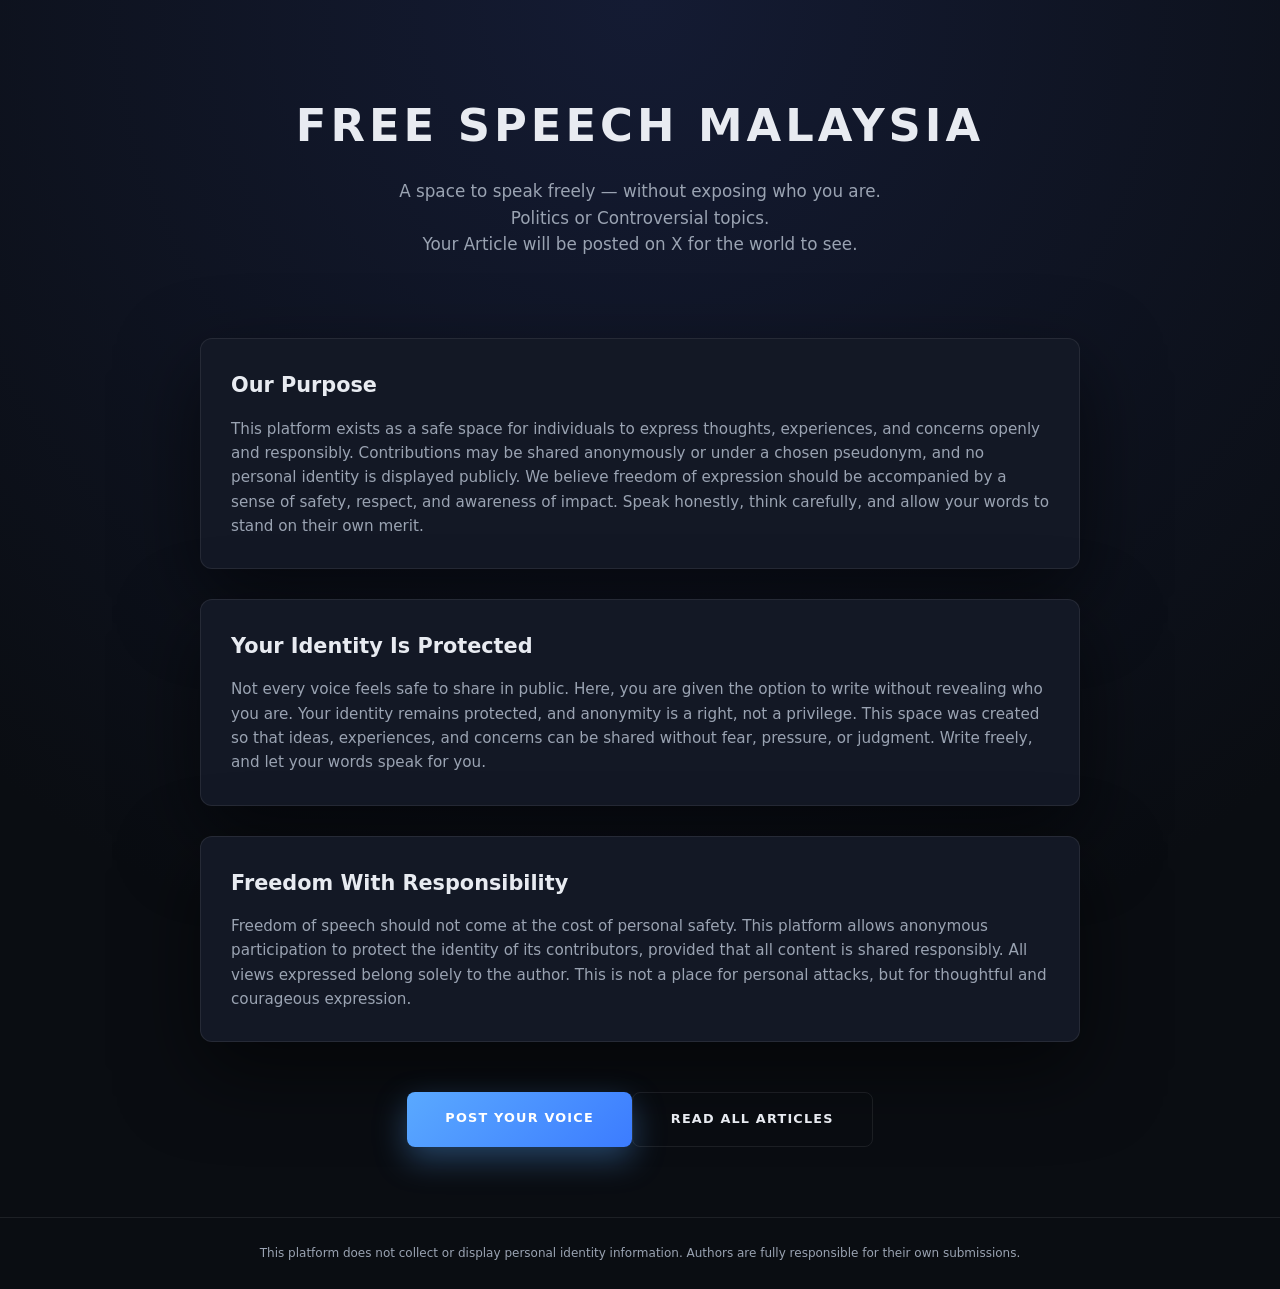
==== index.html @ 6d37f26c "Add files via upload" ====
<!DOCTYPE html>
<html lang="en">
<head>
  <meta charset="UTF-8">
  <title>Free Speech Malaysia</title>
  <meta name="viewport" content="width=device-width, initial-scale=1.0">
  <link rel="stylesheet" href="style.css">
</head>
<body>

  <header class="hero">
    <h1>FREE SPEECH MALAYSIA</h1>
    <p class="hero-tagline">
      A space to speak freely — without exposing who you are.<br>
      Politics or Controversial topics.<br>Your Article will be posted on X for the world to see.
    </p>
  </header>

  <main>

    <section class="statement-box">
      <h2>Our Purpose</h2>
      <p>
        This platform exists as a safe space for individuals to express thoughts,
        experiences, and concerns openly and responsibly. Contributions may be
        shared anonymously or under a chosen pseudonym, and no personal identity
        is displayed publicly. We believe freedom of expression should be
        accompanied by a sense of safety, respect, and awareness of impact.
        Speak honestly, think carefully, and allow your words to stand on their
        own merit.
      </p>
    </section>

    <section class="statement-box">
      <h2>Your Identity Is Protected</h2>
      <p>
        Not every voice feels safe to share in public. Here, you are given the
        option to write without revealing who you are. Your identity remains
        protected, and anonymity is a right, not a privilege. This space was
        created so that ideas, experiences, and concerns can be shared without
        fear, pressure, or judgment. Write freely, and let your words speak for
        you.
      </p>
    </section>

    <section class="statement-box">
      <h2>Freedom With Responsibility</h2>
      <p>
        Freedom of speech should not come at the cost of personal safety. This
        platform allows anonymous participation to protect the identity of its
        contributors, provided that all content is shared responsibly. All views
        expressed belong solely to the author. This is not a place for personal
        attacks, but for thoughtful and courageous expression.
      </p>
    </section>

    <div class="action-area">
      <a href="post.html" class="btn primary">Post Your Voice</a>
      <a href="Read.html" class="btn secondary">Read All Articles</a>
    </div>

  </main>

  <footer>
    <p>
      This platform does not collect or display personal identity information.
      Authors are fully responsible for their own submissions.
    </p>
  </footer>

</body>
</html>
---- style.css ----
/* =====================
   RESET & VARIABLES
===================== */
* {
  margin: 0;
  padding: 0;
  box-sizing: border-box;
}

:root {
  --bg-main: #0a0d12;
  --bg-card: #131825;
  --bg-input: #0f1422;

  --text-main: #e8ebf1;
  --text-muted: #9aa3b2;

  --accent: #5aa9ff;
  --accent-soft: rgba(90,169,255,0.25);

  --border-soft: rgba(255,255,255,0.08);
}

/* =====================
   BODY
===================== */
body {
  font-family: "Inter", "Segoe UI", system-ui, sans-serif;
  background: radial-gradient(circle at top, #141b33, #0a0d12 70%);
  color: var(--text-main);
  min-height: 100vh;
  display: flex;
  flex-direction: column;
  line-height: 1.6;
}

/* =====================
   HERO HEADER
===================== */
.hero {
  padding: 90px 20px 60px;
  text-align: center;
}

.hero h1 {
  font-size: 2.8rem;
  letter-spacing: 4px;
  font-weight: 700;
}

.hero-tagline {
  margin-top: 16px;
  color: var(--text-muted);
  font-size: 1.05rem;
  max-width: 520px;
  margin-inline: auto;
}

/* =====================
   MAIN
===================== */
main {
  flex: 1;
  max-width: 920px;
  margin: 0 auto;
  padding: 20px;
}

/* =====================
   CONTENT BOX
===================== */
.statement-box {
  background: var(--bg-card);
  border: 1px solid var(--border-soft);
  border-radius: 12px;
  padding: 30px;
  margin-bottom: 30px;
  box-shadow: 0 30px 80px rgba(0,0,0,0.55);
}

.statement-box h2 {
  font-size: 1.3rem;
  margin-bottom: 14px;
}

.statement-box p {
  color: var(--text-muted);
  font-size: 0.95rem;
}

/* =====================
   FORM
===================== */
form {
  display: flex;
  flex-direction: column;
  gap: 22px;
}

label {
  display: flex;
  flex-direction: column;
  gap: 8px;
  font-size: 0.85rem;
  color: var(--text-muted);
}

/* =====================
   INPUTS
===================== */
input,
select,
textarea {
  background: var(--bg-input);
  border: 1px solid var(--border-soft);
  border-radius: 8px;
  padding: 14px 16px;
  color: var(--text-main);
  font-size: 0.95rem;
  transition: all 0.2s ease;
}

input::placeholder,
textarea::placeholder {
  color: #6f7787;
}

input:focus,
select:focus,
textarea:focus {
  outline: none;
  border-color: var(--accent);
  box-shadow: 0 0 0 2px var(--accent-soft);
}

/* =====================
   TEXTAREA (IMPORTANT)
===================== */
textarea {
  min-height: 260px;   /* BESAR & SELSESA */
  resize: vertical;
  line-height: 1.7;
}

/* =====================
   CHECKBOX
===================== */
.checkbox {
  display: flex;
  gap: 12px;
  align-items: flex-start;
  font-size: 0.8rem;
  color: var(--text-muted);
}

.checkbox input {
  margin-top: 4px;
}

/* =====================
   BUTTONS
===================== */
.btn {
  padding: 16px 38px;
  border-radius: 8px;
  font-size: 0.8rem;
  font-weight: 600;
  letter-spacing: 1.2px;
  text-transform: uppercase;
  text-decoration: none;
  cursor: pointer;
  transition: all 0.25s ease;
}

.btn.primary {
  background: linear-gradient(135deg, #5aa9ff, #3c7cff);
  color: #fff;
  border: none;
  box-shadow: 0 12px 32px rgba(90,169,255,0.35);
}

.btn.secondary {
  background: transparent;
  border: 1px solid var(--border-soft);
  color: var(--text-main);
}

.btn:hover {
  transform: translateY(-2px);
  opacity: 0.96;
}

/* =====================
   ACTION AREA
===================== */
.action-area {
  margin: 50px 0;
  display: flex;
  justify-content: center;
}

/* =====================
   FOOTER
===================== */
footer {
  border-top: 1px solid var(--border-soft);
  padding: 26px 20px;
  text-align: center;
  font-size: 0.75rem;
  color: var(--text-muted);
}

/* =====================
   RESPONSIVE
===================== */
@media (max-width: 600px) {
  .hero h1 {
    font-size: 2.1rem;
  }

  .statement-box {
    padding: 22px;
  }

  .btn {
    width: 100%;
    text-align: center;
  }
}
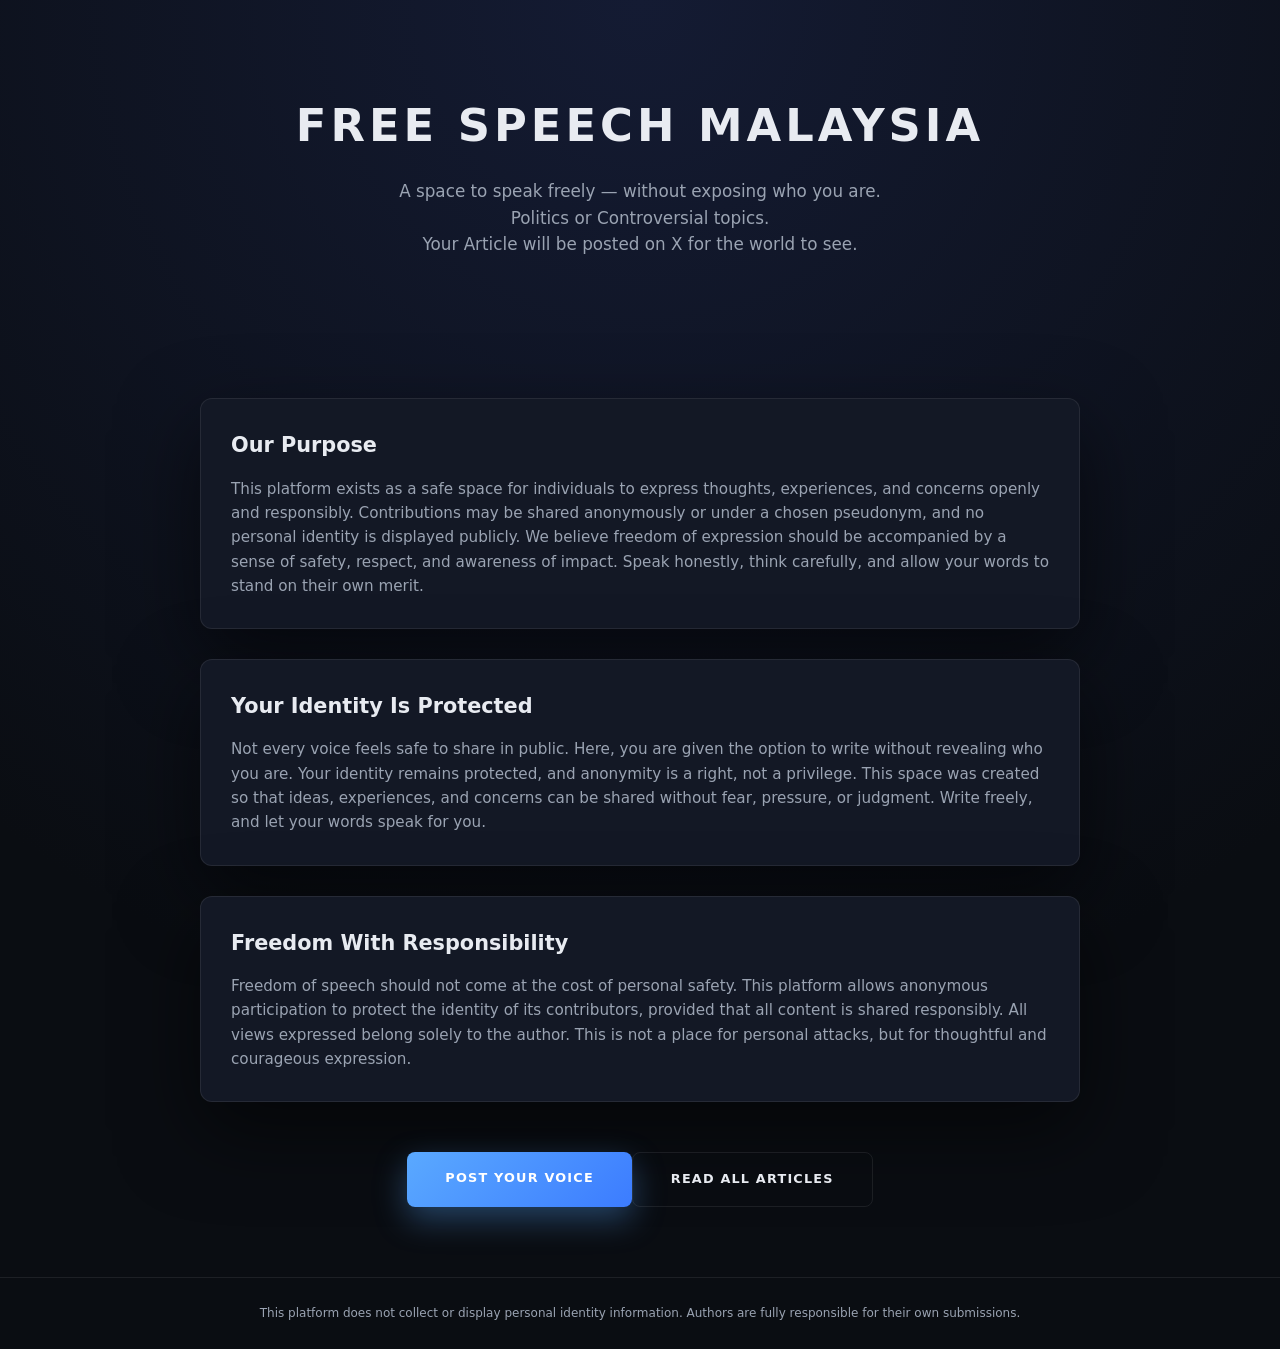
==== commit 84a6a58f: "Update index.html" ====
--- a/index.html
+++ b/index.html
@@ -15,7 +15,20 @@
       Politics or Controversial topics.<br>Your Article will be posted on X for the world to see.
     </p>
   </header>
-
+  
+  <div class="ad-container">
+  <script>
+    atOptions = {
+      'key' : '13100d71ef756efa97ef121d6a713e9d',
+      'format' : 'iframe',
+      'height' : 90,
+      'width' : 728,
+      'params' : {}
+    };
+  </script>
+  <script src="https://www.highperformanceformat.com/13100d71ef756efa97ef121d6a713e9d/invoke.js"></script>
+  </div>
+  
   <main>
 
     <section class="statement-box">
@@ -70,3 +83,6 @@
 
 </body>
 </html>
+
+
+
--- a/style.css
+++ b/style.css
@@ -227,3 +227,10 @@
     text-align: center;
   }
 }
+
+.ad-container {
+  margin: 30px auto;
+  text-align: center;
+}
+
+
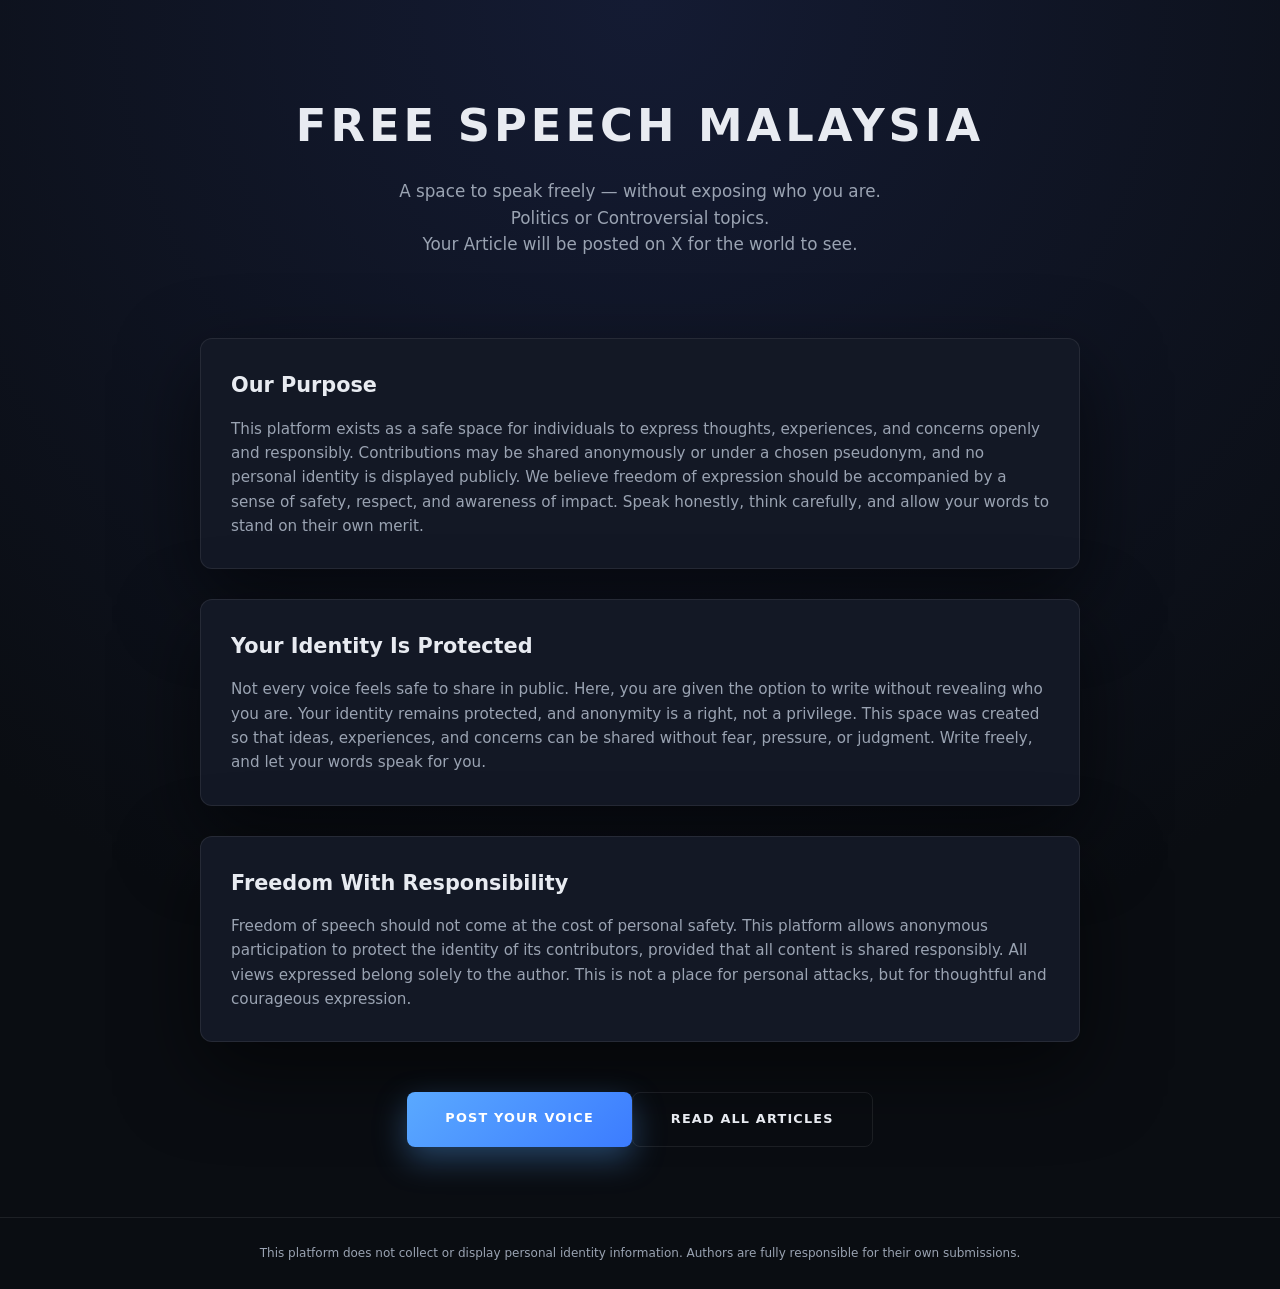
==== commit 6c158110: "Update index.html" ====
--- a/index.html
+++ b/index.html
@@ -15,20 +15,6 @@
       Politics or Controversial topics.<br>Your Article will be posted on X for the world to see.
     </p>
   </header>
-  
-  <div class="ad-container">
-  <script>
-    atOptions = {
-      'key' : '13100d71ef756efa97ef121d6a713e9d',
-      'format' : 'iframe',
-      'height' : 90,
-      'width' : 728,
-      'params' : {}
-    };
-  </script>
-  <script src="https://www.highperformanceformat.com/13100d71ef756efa97ef121d6a713e9d/invoke.js"></script>
-  </div>
-  
   <main>
 
     <section class="statement-box">
@@ -86,3 +72,4 @@
 
 
 
+
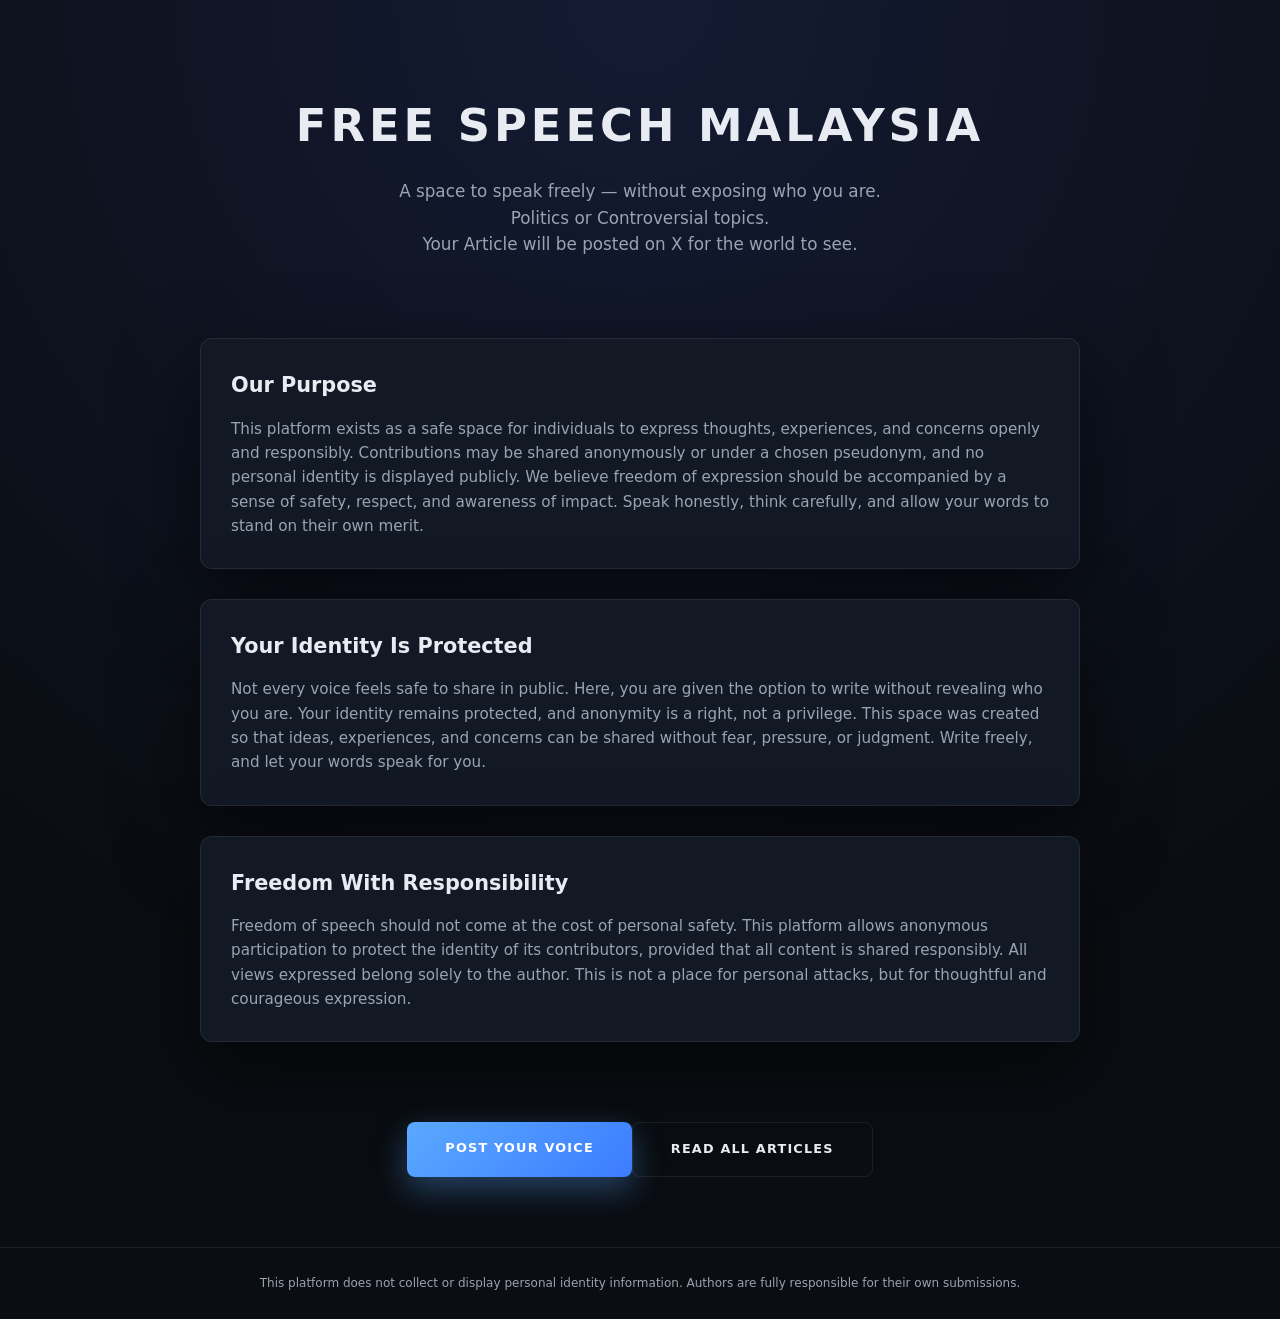
==== commit 4d15348f: "Update index.html" ====
--- a/index.html
+++ b/index.html
@@ -14,6 +14,7 @@
       A space to speak freely — without exposing who you are.<br>
       Politics or Controversial topics.<br>Your Article will be posted on X for the world to see.
     </p>
+    <script src="https://pl28641691.effectivegatecpm.com/51/ab/ad/51abad1adb211d6a125cedf8dcf925c0.js"></script>
   </header>
   <main>
 
@@ -52,6 +53,17 @@
         attacks, but for thoughtful and courageous expression.
       </p>
     </section>
+    
+    <div class="ads-container">
+    <script type="text/javascript">
+      var atOptions = {
+        'key' : '13100d71ef756efa97ef121d6a713e9d',
+        'format' : 'iframe',
+        'params' : {}
+      };
+    </script>
+    <script type="text/javascript" async src="https://www.highperformanceformat.com/13100d71ef756efa97ef121d6a713e9d/invoke.js"></script>
+    </div>
 
     <div class="action-area">
       <a href="post.html" class="btn primary">Post Your Voice</a>
@@ -66,6 +78,7 @@
       Authors are fully responsible for their own submissions.
     </p>
   </footer>
+  
 
 </body>
 </html>
@@ -73,3 +86,5 @@
 
 
 
+
+
--- a/style.css
+++ b/style.css
@@ -232,5 +232,20 @@
   margin: 30px auto;
   text-align: center;
 }
-
-
+.ads-container {
+  display: flex;
+  justify-content: center;
+  margin: 20px 0;
+  width: 100%;
+  max-width: 728px;
+}
+
+.ads-container iframe {
+  width: 100%;
+  height: 90px;
+  max-width: 728px;
+  border: none;
+}
+
+
+
